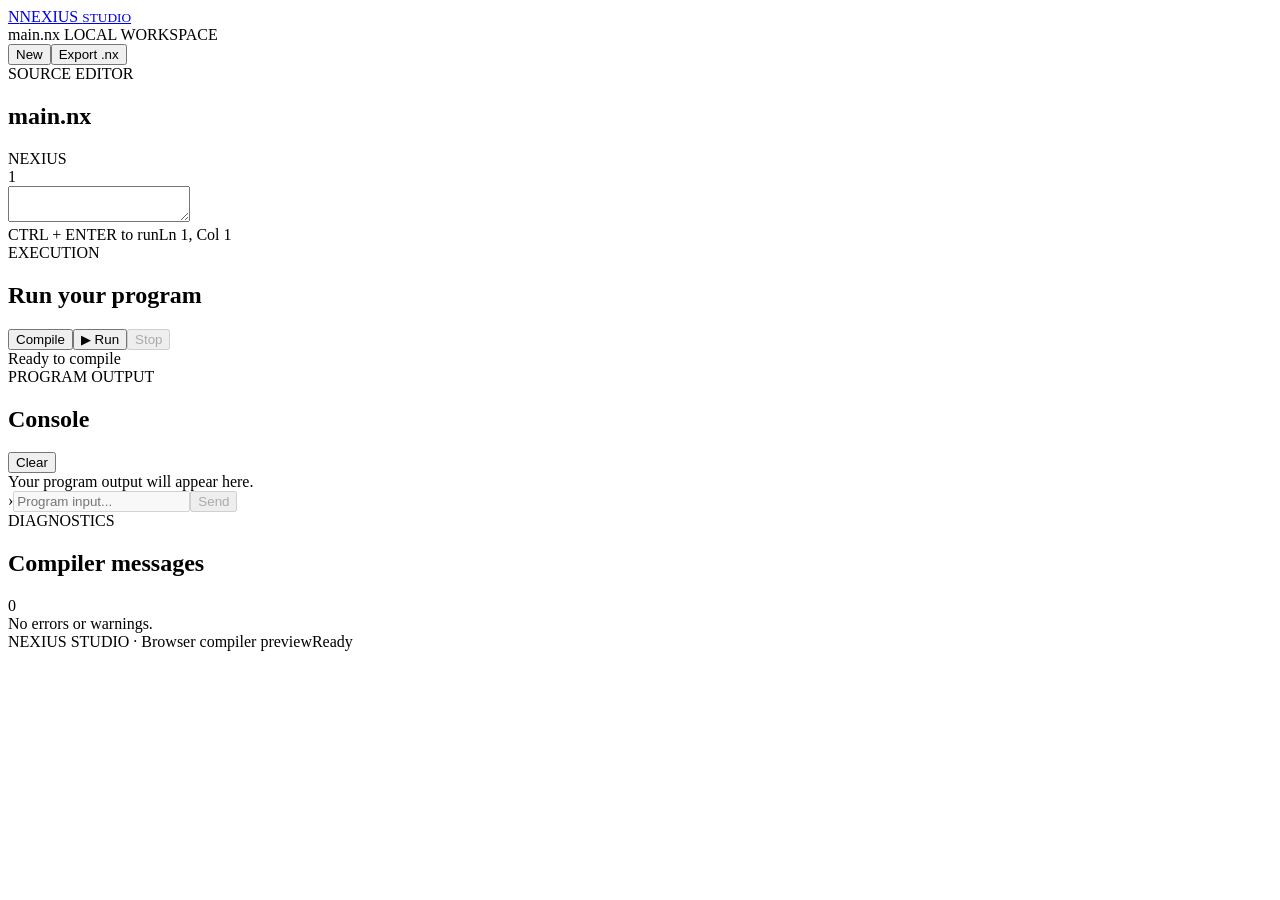
==== index.html @ a7820571 "Build Nexius Studio browser IDE" ====
<!doctype html>
<html lang="en">
<head>
  <meta charset="utf-8">
  <meta name="viewport" content="width=device-width, initial-scale=1">
  <meta name="theme-color" content="#0b0d12">
  <title>Nexius Studio</title>
  <link rel="stylesheet" href="styles.css">
</head>
<body>
  <header class="topbar">
    <a class="brand" href="./"><span class="brand-mark">N</span><span>NEXIUS <small>STUDIO</small></span></a>
    <div class="file-label"><span class="dot"></span> main.nx <span class="saved">LOCAL WORKSPACE</span></div>
    <div class="top-actions"><button id="newBtn" class="quiet">New</button><button id="downloadBtn" class="quiet">Export .nx</button></div>
  </header>
  <main class="workspace">
    <section class="editor-panel panel">
      <div class="panel-heading"><div><span class="eyebrow">SOURCE EDITOR</span><h1>main.nx</h1></div><span class="language-pill">NEXIUS</span></div>
      <div class="editor-wrap">
        <div id="lineNumbers" class="line-numbers" aria-hidden="true">1</div>
        <textarea id="source" spellcheck="false" autocapitalize="off" autocomplete="off" aria-label="Nexius source code"></textarea>
      </div>
      <div class="editor-footer"><span>CTRL + ENTER <span class="muted">to run</span></span><span id="cursorPosition">Ln 1, Col 1</span></div>
    </section>
    <aside class="right-column">
      <section class="panel run-panel">
        <div class="panel-heading compact"><div><span class="eyebrow">EXECUTION</span><h2>Run your program</h2></div><span id="statusDot" class="status-dot"></span></div>
        <div class="button-row"><button id="compileBtn" class="secondary">Compile</button><button id="runBtn" class="primary"><span>▶</span> Run</button><button id="stopBtn" class="stop" disabled>Stop</button></div>
        <div class="compile-state" id="compileState">Ready to compile</div>
      </section>
      <section class="panel console-panel">
        <div class="console-heading"><div><span class="eyebrow">PROGRAM OUTPUT</span><h2>Console</h2></div><button id="clearBtn" class="icon-button" title="Clear console">Clear</button></div>
        <div id="console" class="console" role="log" aria-live="polite"><div class="placeholder">Your program output will appear here.</div></div>
        <form id="inputForm" class="input-row"><span class="input-prefix">›</span><input id="programInput" type="text" placeholder="Program input..." autocomplete="off" disabled><button type="submit" disabled id="sendInput">Send</button></form>
      </section>
      <section class="panel diagnostics-panel">
        <div class="console-heading"><div><span class="eyebrow">DIAGNOSTICS</span><h2>Compiler messages</h2></div><span id="messageCount" class="count">0</span></div>
        <div id="diagnostics" class="diagnostics"><div class="placeholder">No errors or warnings.</div></div>
      </section>
    </aside>
  </main>
  <footer class="footer"><span>NEXIUS STUDIO <span class="muted">· Browser compiler preview</span></span><span id="footerStatus">Ready</span></footer>
  <script src="compiler.js"></script>
  <script src="app.js"></script>
</body>
</html>
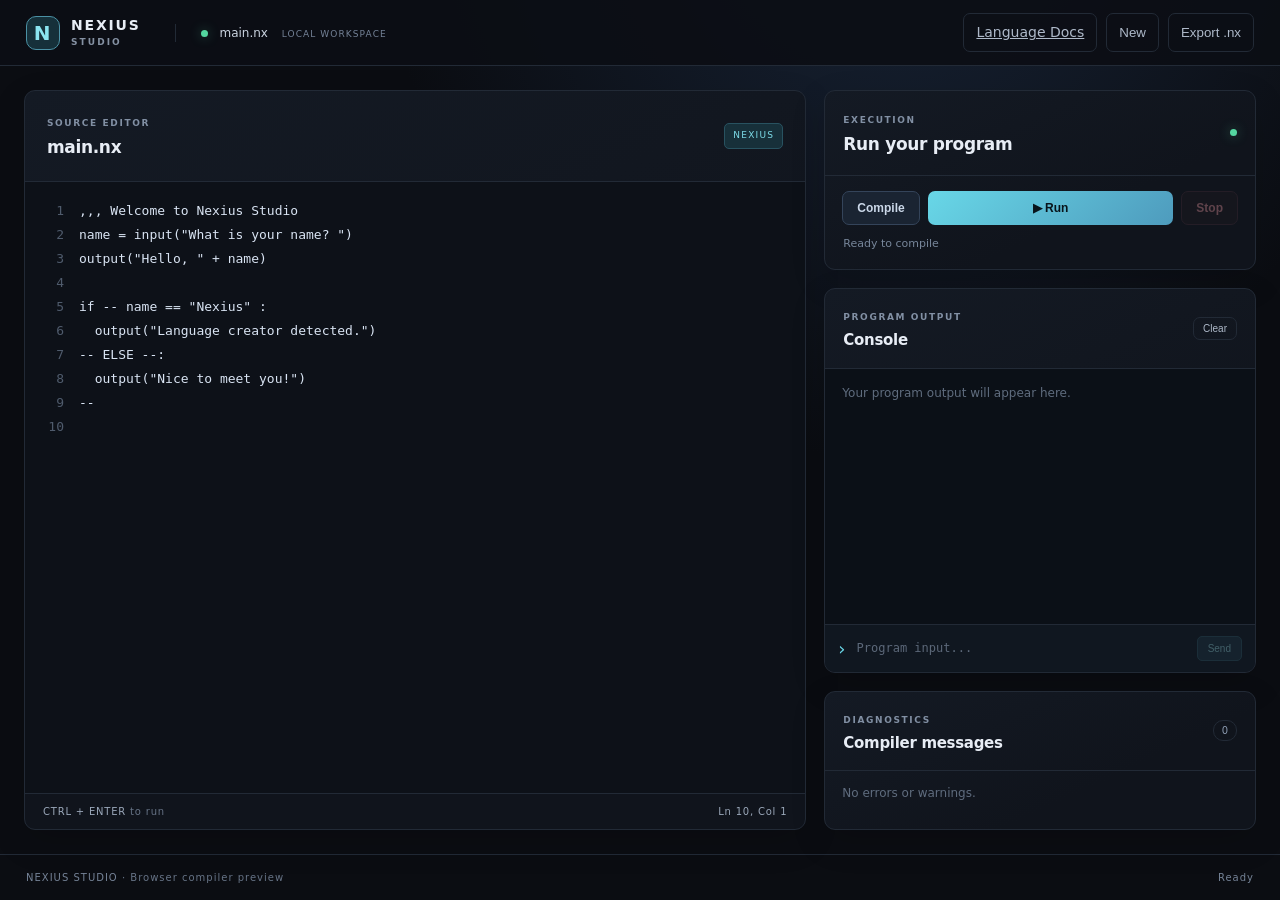
==== commit a4919196: "Add language documentation navigation button" ====
--- a/index.html
+++ b/index.html
@@ -11,7 +11,7 @@
   <header class="topbar">
     <a class="brand" href="./"><span class="brand-mark">N</span><span>NEXIUS <small>STUDIO</small></span></a>
     <div class="file-label"><span class="dot"></span> main.nx <span class="saved">LOCAL WORKSPACE</span></div>
-    <div class="top-actions"><button id="newBtn" class="quiet">New</button><button id="downloadBtn" class="quiet">Export .nx</button></div>
+    <div class="top-actions"><a class="quiet docs-link" href="docs.html">Language Docs</a><button id="newBtn" class="quiet">New</button><button id="downloadBtn" class="quiet">Export .nx</button></div>
   </header>
   <main class="workspace">
     <section class="editor-panel panel">
--- a/styles.css
+++ b/styles.css
@@ -0,0 +1 @@
+:root{color-scheme:dark;--bg:#0b0d12;--panel:#11151d;--panel2:#0d1118;--line:#222a36;--text:#e8edf5;--muted:#8591a3;--cyan:#69d7e8;--blue:#6488ff;--green:#54d6a0;--red:#ff737d}*{box-sizing:border-box}body{margin:0;background:radial-gradient(ellipse at 70% -20%,#19263a 0,transparent 42%),var(--bg);color:var(--text);font:14px/1.5 Inter,ui-sans-serif,system-ui,-apple-system,BlinkMacSystemFont,"Segoe UI",sans-serif;min-height:100vh}.topbar{height:66px;border-bottom:1px solid var(--line);display:flex;align-items:center;padding:0 26px;gap:34px;background:#0b0e14e8}.brand{display:flex;align-items:center;gap:11px;color:var(--text);text-decoration:none;font-weight:800;letter-spacing:.13em;font-size:14px}.brand small{display:block;color:var(--muted);font-size:9px;letter-spacing:.23em;font-weight:600}.brand-mark{width:34px;height:34px;display:grid;place-items:center;border:1px solid #4b91a5;border-radius:10px;color:#8be5f1;background:#16303a;font-size:20px}.file-label{color:#cbd4e1;font-size:12px;border-left:1px solid var(--line);padding-left:25px}.dot,.status-dot{display:inline-block;width:7px;height:7px;background:var(--green);border-radius:50%;margin-right:8px;box-shadow:0 0 12px #54d6a066}.saved{font-size:9px;color:#748297;margin-left:10px;letter-spacing:.12em}.top-actions{margin-left:auto;display:flex;gap:9px}.quiet,.icon-button{background:transparent;border:1px solid var(--line);color:#aeb9c9;border-radius:7px;padding:8px 12px;cursor:pointer}.quiet:hover,.icon-button:hover{border-color:#52647c;color:white}.workspace{max-width:1600px;margin:0 auto;padding:24px;display:grid;grid-template-columns:minmax(0,1.45fr) minmax(340px,.8fr);gap:18px;min-height:calc(100vh - 112px)}.panel{background:linear-gradient(155deg,#141a24,#10141c 65%);border:1px solid var(--line);border-radius:11px;box-shadow:0 12px 35px #0002;overflow:hidden}.editor-panel{display:flex;flex-direction:column;min-height:660px}.panel-heading{padding:20px 22px;border-bottom:1px solid var(--line);display:flex;align-items:center;justify-content:space-between}.panel-heading h1,.panel-heading h2,.console-heading h2{margin:3px 0 0;font-size:17px;font-weight:650;letter-spacing:-.02em}.eyebrow{font-size:9px;letter-spacing:.18em;color:#8290a4;font-weight:750}.language-pill{font-size:9px;letter-spacing:.14em;color:#7ddce8;background:#17303a;border:1px solid #285260;border-radius:5px;padding:5px 8px}.editor-wrap{display:flex;flex:1;min-height:0;background:#0d1118;padding:17px 0;overflow:auto}.line-numbers{width:54px;flex:none;text-align:right;padding:0 15px 0 0;color:#4f5b6c;white-space:pre;font:13px/1.85 ui-monospace,SFMono-Regular,Consolas,monospace;user-select:none}textarea{display:block;flex:1;min-width:0;resize:none;border:0;outline:0;background:transparent;color:#d9e4f3;padding:0 22px 0 0;font:13px/1.85 ui-monospace,SFMono-Regular,Consolas,monospace;tab-size:2;white-space:pre;overflow:auto;caret-color:var(--cyan)}.editor-footer{border-top:1px solid var(--line);padding:10px 18px;color:#9aa7b9;font-size:10px;letter-spacing:.08em;display:flex;justify-content:space-between}.muted{color:#667386}.right-column{display:flex;flex-direction:column;gap:18px}.run-panel{padding-bottom:15px}.panel-heading.compact{padding:17px 18px}.button-row{display:flex;gap:8px;padding:15px 17px 9px}.button-row button{border-radius:7px;padding:9px 14px;font-weight:650;font-size:12px;cursor:pointer}.primary{background:linear-gradient(135deg,#68d7e7,#4e9bbd);border:0;color:#08131a;flex:1}.primary:hover{filter:brightness(1.1)}.secondary{background:#1a2432;border:1px solid #34445a;color:#cbd8e9}.stop{background:#211a20;border:1px solid #49303a;color:#f19ba3}.stop:disabled,.button-row button:disabled{opacity:.35;cursor:not-allowed}.compile-state{padding:2px 18px;color:#77869a;font-size:11px}.console-panel{display:flex;flex-direction:column;min-height:300px;flex:1}.console-heading{padding:16px 18px;border-bottom:1px solid var(--line);display:flex;justify-content:space-between;align-items:center}.console-heading h2{font-size:15px}.icon-button{font-size:10px;padding:5px 9px}.console{padding:14px 17px;flex:1;min-height:160px;max-height:340px;overflow:auto;background:#0b1017;font:12px/1.8 ui-monospace,SFMono-Regular,Consolas,monospace;color:#c9d8e8;white-space:pre-wrap;overflow-wrap:anywhere}.placeholder{color:#5f6c7e;font:12px/1.7 ui-sans-serif,system-ui}.console-line{min-height:21px}.console-line.output{color:#bdebd9}.console-line.prompt{color:#8ed9e8}.console-line.error{color:#ff929a}.input-row{display:flex;gap:9px;align-items:center;padding:10px 13px;border-top:1px solid var(--line);background:#101720}.input-prefix{color:var(--cyan);font-size:18px}.input-row input{min-width:0;flex:1;background:transparent;border:0;outline:0;color:var(--text);font:12px ui-monospace,monospace}.input-row input::placeholder{color:#5c6879}.input-row button{background:#203947;border:1px solid #315b69;color:#9de4ed;border-radius:5px;padding:6px 10px;font-size:10px;cursor:pointer}.input-row button:disabled{opacity:.35}.diagnostics{padding:12px 17px;min-height:58px}.diagnostic{padding:7px 0;border-bottom:1px solid #202834;color:#aebbd0;font-size:11px}.diagnostic.error{color:#ff929a}.diagnostic .line{color:#74849a;margin-right:8px}.count{border:1px solid var(--line);border-radius:10px;padding:2px 8px;color:#8b9ab0;font-size:10px}.footer{height:46px;border-top:1px solid var(--line);display:flex;align-items:center;justify-content:space-between;padding:0 26px;color:#758397;font-size:10px;letter-spacing:.1em}.status-dot{margin:0;background:var(--green)}@media(max-width:850px){.workspace{grid-template-columns:1fr;padding:13px}.editor-panel{min-height:490px}.right-column{display:grid;grid-template-columns:1fr 1fr}.run-panel{grid-column:1/-1}.console-panel{min-height:270px}.diagnostics-panel{min-height:180px}}@media(max-width:560px){.topbar{padding:0 13px;gap:13px}.file-label{padding-left:12px;font-size:10px}.saved{display:none}.top-actions{gap:5px}.quiet{padding:7px;font-size:10px}.workspace{padding:9px;gap:10px}.right-column{display:flex}.editor-panel{min-height:440px}.panel-heading{padding:15px}.footer{padding:0 13px;font-size:9px}}
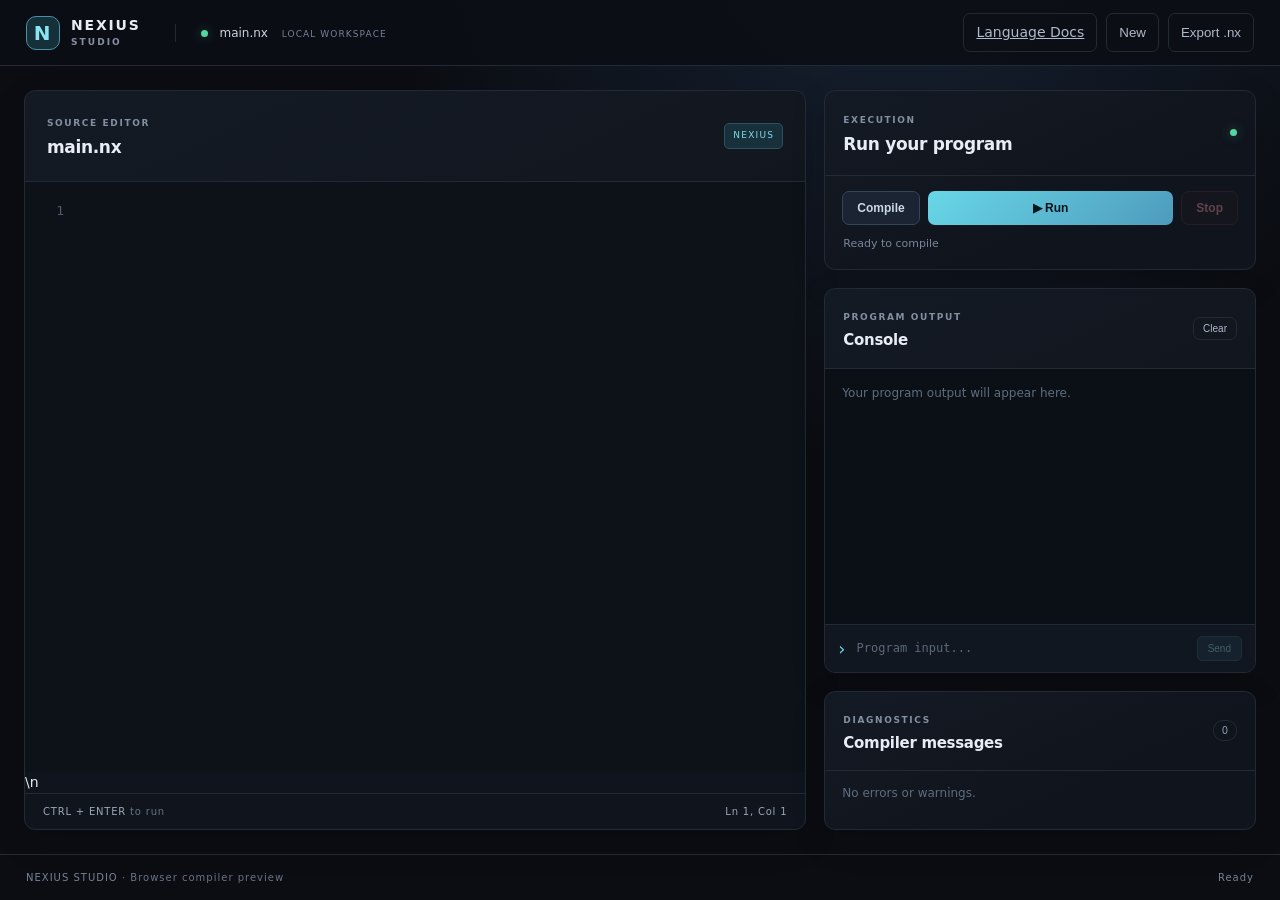
==== commit 4b4bed6a: "Add live recommendations panel to editor" ====
--- a/index.html
+++ b/index.html
@@ -20,7 +20,7 @@
         <div id="lineNumbers" class="line-numbers" aria-hidden="true">1</div>
         <textarea id="source" spellcheck="false" autocapitalize="off" autocomplete="off" aria-label="Nexius source code"></textarea>
       </div>
-      <div class="editor-footer"><span>CTRL + ENTER <span class="muted">to run</span></span><span id="cursorPosition">Ln 1, Col 1</span></div>
+      <div id="suggestions" class="suggestions" aria-label="Nexius recommendations"></div>\n      <div class="editor-footer"><span>CTRL + ENTER <span class="muted">to run</span></span><span id="cursorPosition">Ln 1, Col 1</span></div>
     </section>
     <aside class="right-column">
       <section class="panel run-panel">
--- a/styles.css
+++ b/styles.css
@@ -1 +1,4 @@
-:root{color-scheme:dark;--bg:#0b0d12;--panel:#11151d;--panel2:#0d1118;--line:#222a36;--text:#e8edf5;--muted:#8591a3;--cyan:#69d7e8;--blue:#6488ff;--green:#54d6a0;--red:#ff737d}*{box-sizing:border-box}body{margin:0;background:radial-gradient(ellipse at 70% -20%,#19263a 0,transparent 42%),var(--bg);color:var(--text);font:14px/1.5 Inter,ui-sans-serif,system-ui,-apple-system,BlinkMacSystemFont,"Segoe UI",sans-serif;min-height:100vh}.topbar{height:66px;border-bottom:1px solid var(--line);display:flex;align-items:center;padding:0 26px;gap:34px;background:#0b0e14e8}.brand{display:flex;align-items:center;gap:11px;color:var(--text);text-decoration:none;font-weight:800;letter-spacing:.13em;font-size:14px}.brand small{display:block;color:var(--muted);font-size:9px;letter-spacing:.23em;font-weight:600}.brand-mark{width:34px;height:34px;display:grid;place-items:center;border:1px solid #4b91a5;border-radius:10px;color:#8be5f1;background:#16303a;font-size:20px}.file-label{color:#cbd4e1;font-size:12px;border-left:1px solid var(--line);padding-left:25px}.dot,.status-dot{display:inline-block;width:7px;height:7px;background:var(--green);border-radius:50%;margin-right:8px;box-shadow:0 0 12px #54d6a066}.saved{font-size:9px;color:#748297;margin-left:10px;letter-spacing:.12em}.top-actions{margin-left:auto;display:flex;gap:9px}.quiet,.icon-button{background:transparent;border:1px solid var(--line);color:#aeb9c9;border-radius:7px;padding:8px 12px;cursor:pointer}.quiet:hover,.icon-button:hover{border-color:#52647c;color:white}.workspace{max-width:1600px;margin:0 auto;padding:24px;display:grid;grid-template-columns:minmax(0,1.45fr) minmax(340px,.8fr);gap:18px;min-height:calc(100vh - 112px)}.panel{background:linear-gradient(155deg,#141a24,#10141c 65%);border:1px solid var(--line);border-radius:11px;box-shadow:0 12px 35px #0002;overflow:hidden}.editor-panel{display:flex;flex-direction:column;min-height:660px}.panel-heading{padding:20px 22px;border-bottom:1px solid var(--line);display:flex;align-items:center;justify-content:space-between}.panel-heading h1,.panel-heading h2,.console-heading h2{margin:3px 0 0;font-size:17px;font-weight:650;letter-spacing:-.02em}.eyebrow{font-size:9px;letter-spacing:.18em;color:#8290a4;font-weight:750}.language-pill{font-size:9px;letter-spacing:.14em;color:#7ddce8;background:#17303a;border:1px solid #285260;border-radius:5px;padding:5px 8px}.editor-wrap{display:flex;flex:1;min-height:0;background:#0d1118;padding:17px 0;overflow:auto}.line-numbers{width:54px;flex:none;text-align:right;padding:0 15px 0 0;color:#4f5b6c;white-space:pre;font:13px/1.85 ui-monospace,SFMono-Regular,Consolas,monospace;user-select:none}textarea{display:block;flex:1;min-width:0;resize:none;border:0;outline:0;background:transparent;color:#d9e4f3;padding:0 22px 0 0;font:13px/1.85 ui-monospace,SFMono-Regular,Consolas,monospace;tab-size:2;white-space:pre;overflow:auto;caret-color:var(--cyan)}.editor-footer{border-top:1px solid var(--line);padding:10px 18px;color:#9aa7b9;font-size:10px;letter-spacing:.08em;display:flex;justify-content:space-between}.muted{color:#667386}.right-column{display:flex;flex-direction:column;gap:18px}.run-panel{padding-bottom:15px}.panel-heading.compact{padding:17px 18px}.button-row{display:flex;gap:8px;padding:15px 17px 9px}.button-row button{border-radius:7px;padding:9px 14px;font-weight:650;font-size:12px;cursor:pointer}.primary{background:linear-gradient(135deg,#68d7e7,#4e9bbd);border:0;color:#08131a;flex:1}.primary:hover{filter:brightness(1.1)}.secondary{background:#1a2432;border:1px solid #34445a;color:#cbd8e9}.stop{background:#211a20;border:1px solid #49303a;color:#f19ba3}.stop:disabled,.button-row button:disabled{opacity:.35;cursor:not-allowed}.compile-state{padding:2px 18px;color:#77869a;font-size:11px}.console-panel{display:flex;flex-direction:column;min-height:300px;flex:1}.console-heading{padding:16px 18px;border-bottom:1px solid var(--line);display:flex;justify-content:space-between;align-items:center}.console-heading h2{font-size:15px}.icon-button{font-size:10px;padding:5px 9px}.console{padding:14px 17px;flex:1;min-height:160px;max-height:340px;overflow:auto;background:#0b1017;font:12px/1.8 ui-monospace,SFMono-Regular,Consolas,monospace;color:#c9d8e8;white-space:pre-wrap;overflow-wrap:anywhere}.placeholder{color:#5f6c7e;font:12px/1.7 ui-sans-serif,system-ui}.console-line{min-height:21px}.console-line.output{color:#bdebd9}.console-line.prompt{color:#8ed9e8}.console-line.error{color:#ff929a}.input-row{display:flex;gap:9px;align-items:center;padding:10px 13px;border-top:1px solid var(--line);background:#101720}.input-prefix{color:var(--cyan);font-size:18px}.input-row input{min-width:0;flex:1;background:transparent;border:0;outline:0;color:var(--text);font:12px ui-monospace,monospace}.input-row input::placeholder{color:#5c6879}.input-row button{background:#203947;border:1px solid #315b69;color:#9de4ed;border-radius:5px;padding:6px 10px;font-size:10px;cursor:pointer}.input-row button:disabled{opacity:.35}.diagnostics{padding:12px 17px;min-height:58px}.diagnostic{padding:7px 0;border-bottom:1px solid #202834;color:#aebbd0;font-size:11px}.diagnostic.error{color:#ff929a}.diagnostic .line{color:#74849a;margin-right:8px}.count{border:1px solid var(--line);border-radius:10px;padding:2px 8px;color:#8b9ab0;font-size:10px}.footer{height:46px;border-top:1px solid var(--line);display:flex;align-items:center;justify-content:space-between;padding:0 26px;color:#758397;font-size:10px;letter-spacing:.1em}.status-dot{margin:0;background:var(--green)}@media(max-width:850px){.workspace{grid-template-columns:1fr;padding:13px}.editor-panel{min-height:490px}.right-column{display:grid;grid-template-columns:1fr 1fr}.run-panel{grid-column:1/-1}.console-panel{min-height:270px}.diagnostics-panel{min-height:180px}}@media(max-width:560px){.topbar{padding:0 13px;gap:13px}.file-label{padding-left:12px;font-size:10px}.saved{display:none}.top-actions{gap:5px}.quiet{padding:7px;font-size:10px}.workspace{padding:9px;gap:10px}.right-column{display:flex}.editor-panel{min-height:440px}.panel-heading{padding:15px}.footer{padding:0 13px;font-size:9px}}+:root{color-scheme:dark;--bg:#0b0d12;--panel:#11151d;--panel2:#0d1118;--line:#222a36;--text:#e8edf5;--muted:#8591a3;--cyan:#69d7e8;--blue:#6488ff;--green:#54d6a0;--red:#ff737d}*{box-sizing:border-box}body{margin:0;background:radial-gradient(ellipse at 70% -20%,#19263a 0,transparent 42%),var(--bg);color:var(--text);font:14px/1.5 Inter,ui-sans-serif,system-ui,-apple-system,BlinkMacSystemFont,"Segoe UI",sans-serif;min-height:100vh}.topbar{height:66px;border-bottom:1px solid var(--line);display:flex;align-items:center;padding:0 26px;gap:34px;background:#0b0e14e8}.brand{display:flex;align-items:center;gap:11px;color:var(--text);text-decoration:none;font-weight:800;letter-spacing:.13em;font-size:14px}.brand small{display:block;color:var(--muted);font-size:9px;letter-spacing:.23em;font-weight:600}.brand-mark{width:34px;height:34px;display:grid;place-items:center;border:1px solid #4b91a5;border-radius:10px;color:#8be5f1;background:#16303a;font-size:20px}.file-label{color:#cbd4e1;font-size:12px;border-left:1px solid var(--line);padding-left:25px}.dot,.status-dot{display:inline-block;width:7px;height:7px;background:var(--green);border-radius:50%;margin-right:8px;box-shadow:0 0 12px #54d6a066}.saved{font-size:9px;color:#748297;margin-left:10px;letter-spacing:.12em}.top-actions{margin-left:auto;display:flex;gap:9px}.quiet,.icon-button{background:transparent;border:1px solid var(--line);color:#aeb9c9;border-radius:7px;padding:8px 12px;cursor:pointer}.quiet:hover,.icon-button:hover{border-color:#52647c;color:white}.workspace{max-width:1600px;margin:0 auto;padding:24px;display:grid;grid-template-columns:minmax(0,1.45fr) minmax(340px,.8fr);gap:18px;min-height:calc(100vh - 112px)}.panel{background:linear-gradient(155deg,#141a24,#10141c 65%);border:1px solid var(--line);border-radius:11px;box-shadow:0 12px 35px #0002;overflow:hidden}.editor-panel{display:flex;flex-direction:column;min-height:660px}.panel-heading{padding:20px 22px;border-bottom:1px solid var(--line);display:flex;align-items:center;justify-content:space-between}.panel-heading h1,.panel-heading h2,.console-heading h2{margin:3px 0 0;font-size:17px;font-weight:650;letter-spacing:-.02em}.eyebrow{font-size:9px;letter-spacing:.18em;color:#8290a4;font-weight:750}.language-pill{font-size:9px;letter-spacing:.14em;color:#7ddce8;background:#17303a;border:1px solid #285260;border-radius:5px;padding:5px 8px}.editor-wrap{display:flex;flex:1;min-height:0;background:#0d1118;padding:17px 0;overflow:auto}.line-numbers{width:54px;flex:none;text-align:right;padding:0 15px 0 0;color:#4f5b6c;white-space:pre;font:13px/1.85 ui-monospace,SFMono-Regular,Consolas,monospace;user-select:none}textarea{display:block;flex:1;min-width:0;resize:none;border:0;outline:0;background:transparent;color:#d9e4f3;padding:0 22px 0 0;font:13px/1.85 ui-monospace,SFMono-Regular,Consolas,monospace;tab-size:2;white-space:pre;overflow:auto;caret-color:var(--cyan)}.editor-footer{border-top:1px solid var(--line);padding:10px 18px;color:#9aa7b9;font-size:10px;letter-spacing:.08em;display:flex;justify-content:space-between}.muted{color:#667386}.right-column{display:flex;flex-direction:column;gap:18px}.run-panel{padding-bottom:15px}.panel-heading.compact{padding:17px 18px}.button-row{display:flex;gap:8px;padding:15px 17px 9px}.button-row button{border-radius:7px;padding:9px 14px;font-weight:650;font-size:12px;cursor:pointer}.primary{background:linear-gradient(135deg,#68d7e7,#4e9bbd);border:0;color:#08131a;flex:1}.primary:hover{filter:brightness(1.1)}.secondary{background:#1a2432;border:1px solid #34445a;color:#cbd8e9}.stop{background:#211a20;border:1px solid #49303a;color:#f19ba3}.stop:disabled,.button-row button:disabled{opacity:.35;cursor:not-allowed}.compile-state{padding:2px 18px;color:#77869a;font-size:11px}.console-panel{display:flex;flex-direction:column;min-height:300px;flex:1}.console-heading{padding:16px 18px;border-bottom:1px solid var(--line);display:flex;justify-content:space-between;align-items:center}.console-heading h2{font-size:15px}.icon-button{font-size:10px;padding:5px 9px}.console{padding:14px 17px;flex:1;min-height:160px;max-height:340px;overflow:auto;background:#0b1017;font:12px/1.8 ui-monospace,SFMono-Regular,Consolas,monospace;color:#c9d8e8;white-space:pre-wrap;overflow-wrap:anywhere}.placeholder{color:#5f6c7e;font:12px/1.7 ui-sans-serif,system-ui}.console-line{min-height:21px}.console-line.output{color:#bdebd9}.console-line.prompt{color:#8ed9e8}.console-line.error{color:#ff929a}.input-row{display:flex;gap:9px;align-items:center;padding:10px 13px;border-top:1px solid var(--line);background:#101720}.input-prefix{color:var(--cyan);font-size:18px}.input-row input{min-width:0;flex:1;background:transparent;border:0;outline:0;color:var(--text);font:12px ui-monospace,monospace}.input-row input::placeholder{color:#5c6879}.input-row button{background:#203947;border:1px solid #315b69;color:#9de4ed;border-radius:5px;padding:6px 10px;font-size:10px;cursor:pointer}.input-row button:disabled{opacity:.35}.diagnostics{padding:12px 17px;min-height:58px}.diagnostic{padding:7px 0;border-bottom:1px solid #202834;color:#aebbd0;font-size:11px}.diagnostic.error{color:#ff929a}.diagnostic .line{color:#74849a;margin-right:8px}.count{border:1px solid var(--line);border-radius:10px;padding:2px 8px;color:#8b9ab0;font-size:10px}.footer{height:46px;border-top:1px solid var(--line);display:flex;align-items:center;justify-content:space-between;padding:0 26px;color:#758397;font-size:10px;letter-spacing:.1em}.status-dot{margin:0;background:var(--green)}@media(max-width:850px){.workspace{grid-template-columns:1fr;padding:13px}.editor-panel{min-height:490px}.right-column{display:grid;grid-template-columns:1fr 1fr}.run-panel{grid-column:1/-1}.console-panel{min-height:270px}.diagnostics-panel{min-height:180px}}@media(max-width:560px){.topbar{padding:0 13px;gap:13px}.file-label{padding-left:12px;font-size:10px}.saved{display:none}.top-actions{gap:5px}.quiet{padding:7px;font-size:10px}.workspace{padding:9px;gap:10px}.right-column{display:flex}.editor-panel{min-height:440px}.panel-heading{padding:15px}.footer{padding:0 13px;font-size:9px}}
+
+/* Language documentation page */
+.docs-page{max-width:1100px;margin:0 auto;padding:28px 22px 60px}.docs-hero{padding:34px 0 25px;border-bottom:1px solid var(--line);margin-bottom:22px}.docs-hero h1{font-size:clamp(28px,5vw,42px);letter-spacing:-.04em;margin:8px 0}.docs-hero p{max-width:700px;color:#aab7c8;font-size:14px}.docs-layout{display:grid;grid-template-columns:220px minmax(0,1fr);gap:20px}.docs-nav{align-self:start;position:sticky;top:18px;padding:15px}.docs-nav a{display:block;color:#aebbd0;text-decoration:none;padding:7px 8px;border-radius:6px;font-size:12px}.docs-nav a:hover{background:#1a2635;color:var(--cyan)}.docs-content{min-width:0}.docs-card{padding:22px;margin-bottom:15px}.docs-card h2{font-size:19px;margin:0 0 12px}.docs-card h3{font-size:14px;margin:20px 0 7px;color:#b9dce5}.docs-card p,.docs-card li{color:#aab7c8}.docs-card code{color:#9de4ed;background:#0b1119;border:1px solid #202b39;border-radius:4px;padding:2px 5px}.docs-card pre{overflow:auto;background:#0b1017;border:1px solid #202b39;border-radius:8px;padding:15px;color:#d9e4f3;font:12px/1.8 ui-monospace,SFMono-Regular,Consolas,monospace}.docs-card pre code{padding:0;border:0;background:none;color:inherit}.docs-table{width:100%;border-collapse:collapse;font-size:12px}.docs-table th,.docs-table td{text-align:left;padding:9px 10px;border-bottom:1px solid var(--line)}.docs-table th{color:#8bdce8;font-weight:700}.docs-table td{color:#b8c4d5}.docs-note{border-left:3px solid var(--cyan);padding:10px 13px;background:#12202a;color:#b7cbd8;border-radius:0 6px 6px 0}.docs-back{display:inline-block;margin-top:18px;color:var(--cyan);text-decoration:none}.docs-back:hover{text-decoration:underline}@media(max-width:720px){.docs-layout{grid-template-columns:1fr}.docs-nav{position:static;display:flex;flex-wrap:wrap;gap:3px}.docs-page{padding:16px 12px 40px}.docs-card{padding:17px}.docs-table{display:block;overflow-x:auto;white-space:nowrap}}
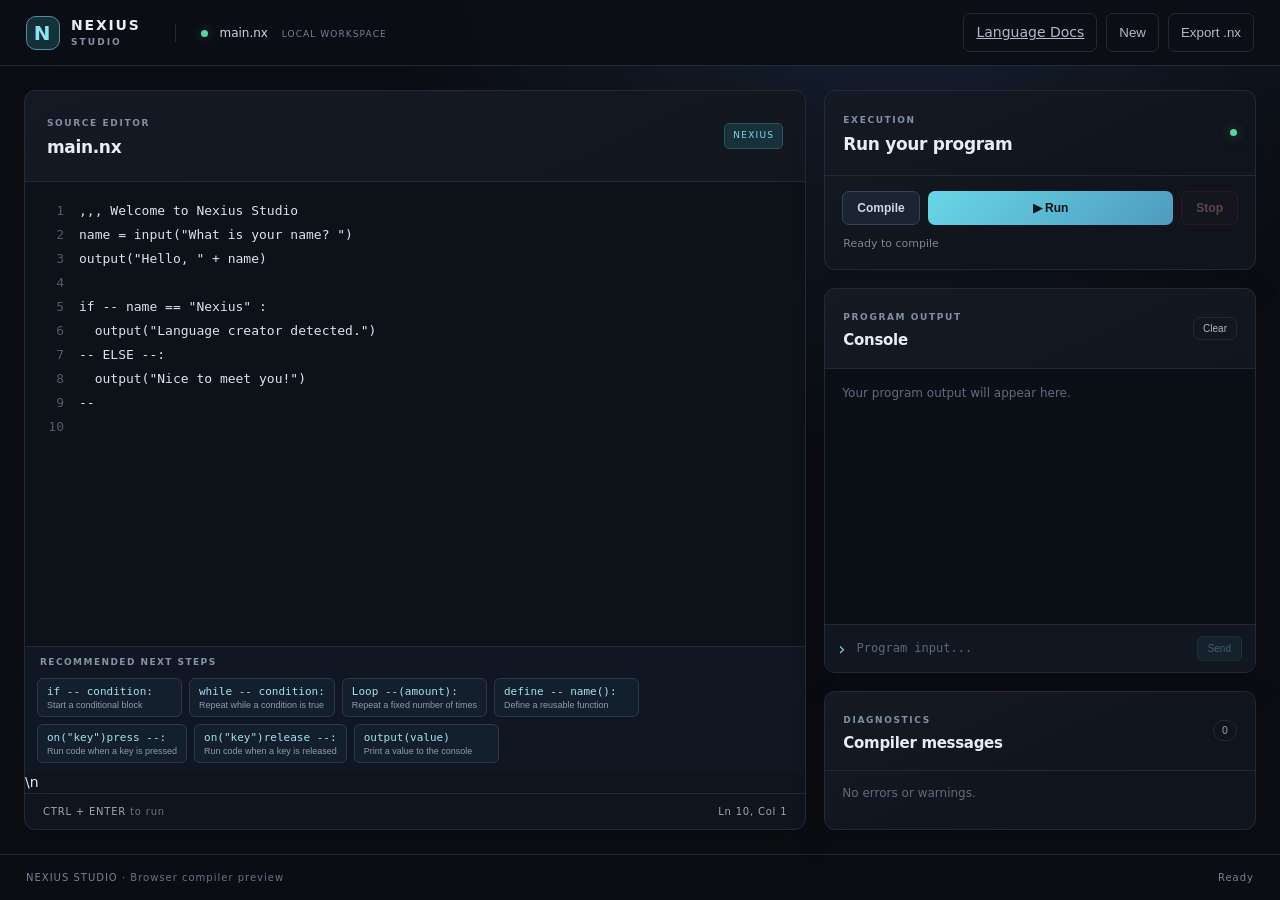
==== commit 20b6b3f4: "Load optional Neural module in Studio" ====
--- a/index.html
+++ b/index.html
@@ -40,6 +40,7 @@
     </aside>
   </main>
   <footer class="footer"><span>NEXIUS STUDIO <span class="muted">· Browser compiler preview</span></span><span id="footerStatus">Ready</span></footer>
+  <script src="modules/neural.js"></script>
   <script src="compiler.js"></script>
   <script src="app.js"></script>
 </body>
--- a/styles.css
+++ b/styles.css
@@ -2,3 +2,31 @@
 
 /* Language documentation page */
 .docs-page{max-width:1100px;margin:0 auto;padding:28px 22px 60px}.docs-hero{padding:34px 0 25px;border-bottom:1px solid var(--line);margin-bottom:22px}.docs-hero h1{font-size:clamp(28px,5vw,42px);letter-spacing:-.04em;margin:8px 0}.docs-hero p{max-width:700px;color:#aab7c8;font-size:14px}.docs-layout{display:grid;grid-template-columns:220px minmax(0,1fr);gap:20px}.docs-nav{align-self:start;position:sticky;top:18px;padding:15px}.docs-nav a{display:block;color:#aebbd0;text-decoration:none;padding:7px 8px;border-radius:6px;font-size:12px}.docs-nav a:hover{background:#1a2635;color:var(--cyan)}.docs-content{min-width:0}.docs-card{padding:22px;margin-bottom:15px}.docs-card h2{font-size:19px;margin:0 0 12px}.docs-card h3{font-size:14px;margin:20px 0 7px;color:#b9dce5}.docs-card p,.docs-card li{color:#aab7c8}.docs-card code{color:#9de4ed;background:#0b1119;border:1px solid #202b39;border-radius:4px;padding:2px 5px}.docs-card pre{overflow:auto;background:#0b1017;border:1px solid #202b39;border-radius:8px;padding:15px;color:#d9e4f3;font:12px/1.8 ui-monospace,SFMono-Regular,Consolas,monospace}.docs-card pre code{padding:0;border:0;background:none;color:inherit}.docs-table{width:100%;border-collapse:collapse;font-size:12px}.docs-table th,.docs-table td{text-align:left;padding:9px 10px;border-bottom:1px solid var(--line)}.docs-table th{color:#8bdce8;font-weight:700}.docs-table td{color:#b8c4d5}.docs-note{border-left:3px solid var(--cyan);padding:10px 13px;background:#12202a;color:#b7cbd8;border-radius:0 6px 6px 0}.docs-back{display:inline-block;margin-top:18px;color:var(--cyan);text-decoration:none}.docs-back:hover{text-decoration:underline}@media(max-width:720px){.docs-layout{grid-template-columns:1fr}.docs-nav{position:static;display:flex;flex-wrap:wrap;gap:3px}.docs-page{padding:16px 12px 40px}.docs-card{padding:17px}.docs-table{display:block;overflow-x:auto;white-space:nowrap}}
+
+/* Live Nexius recommendation panel */
+.suggestions{border-top:1px solid var(--line);background:#101722;padding:9px 12px;display:flex;gap:7px;flex-wrap:wrap;align-content:flex-start;max-height:176px;overflow:auto}
+.suggestion-heading{width:100%;font-size:9px;letter-spacing:.16em;color:#8294aa;font-weight:750;padding:0 3px 2px}
+.suggestion-empty{color:#64748a;font-size:10px;padding:3px}
+.suggestion-item{display:flex;flex-direction:column;align-items:flex-start;gap:2px;max-width:100%;min-width:145px;text-align:left;background:#141f2c;border:1px solid #29394b;border-radius:6px;padding:6px 9px;color:#d8e6f4;cursor:pointer}
+.suggestion-item:hover,.suggestion-item.selected{border-color:#5797a9;background:#172b37}
+.suggestion-title{font:11px ui-monospace,SFMono-Regular,Consolas,monospace;color:#9de4ed}
+.suggestion-detail{font-size:9px;color:#8b9bb0}
+@media(max-width:560px){.suggestions{max-height:150px;gap:5px}.suggestion-item{min-width:calc(50% - 5px);flex:1}}
+
+
+/* Keep the source editor and line-number gutter aligned while scrolling. */
+.editor-wrap {
+  overflow: hidden;
+  align-items: stretch;
+}
+.line-numbers {
+  height: 100%;
+  overflow: hidden;
+  flex: 0 0 54px;
+}
+.editor-wrap textarea {
+  height: 100%;
+  min-height: 100%;
+  align-self: stretch;
+  overflow: auto;
+}
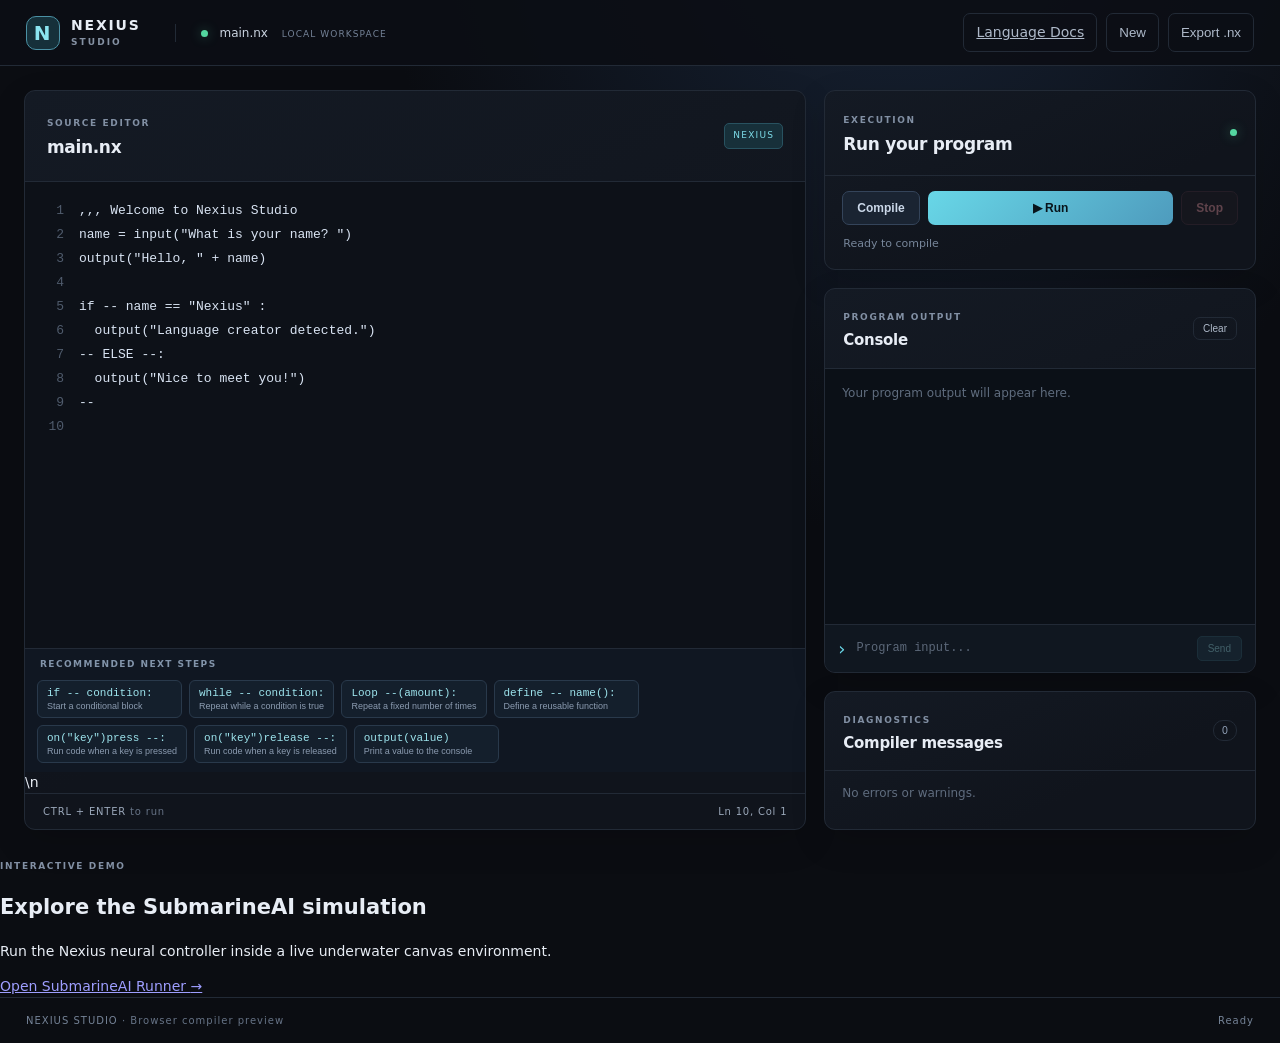
==== commit 4bc3c9fc: "Add SubmarineAI runner launch button" ====
--- a/index.html
+++ b/index.html
@@ -39,6 +39,10 @@
       </section>
     </aside>
   </main>
+  <section class="bottom-launch">
+    <div><span class="eyebrow">INTERACTIVE DEMO</span><h2>Explore the SubmarineAI simulation</h2><p>Run the Nexius neural controller inside a live underwater canvas environment.</p></div>
+    <a class="launch-button" href="submarine.html">Open SubmarineAI Runner <span aria-hidden="true">→</span></a>
+  </section>
   <footer class="footer"><span>NEXIUS STUDIO <span class="muted">· Browser compiler preview</span></span><span id="footerStatus">Ready</span></footer>
   <script src="modules/neural.js"></script>
   <script src="compiler.js"></script>
